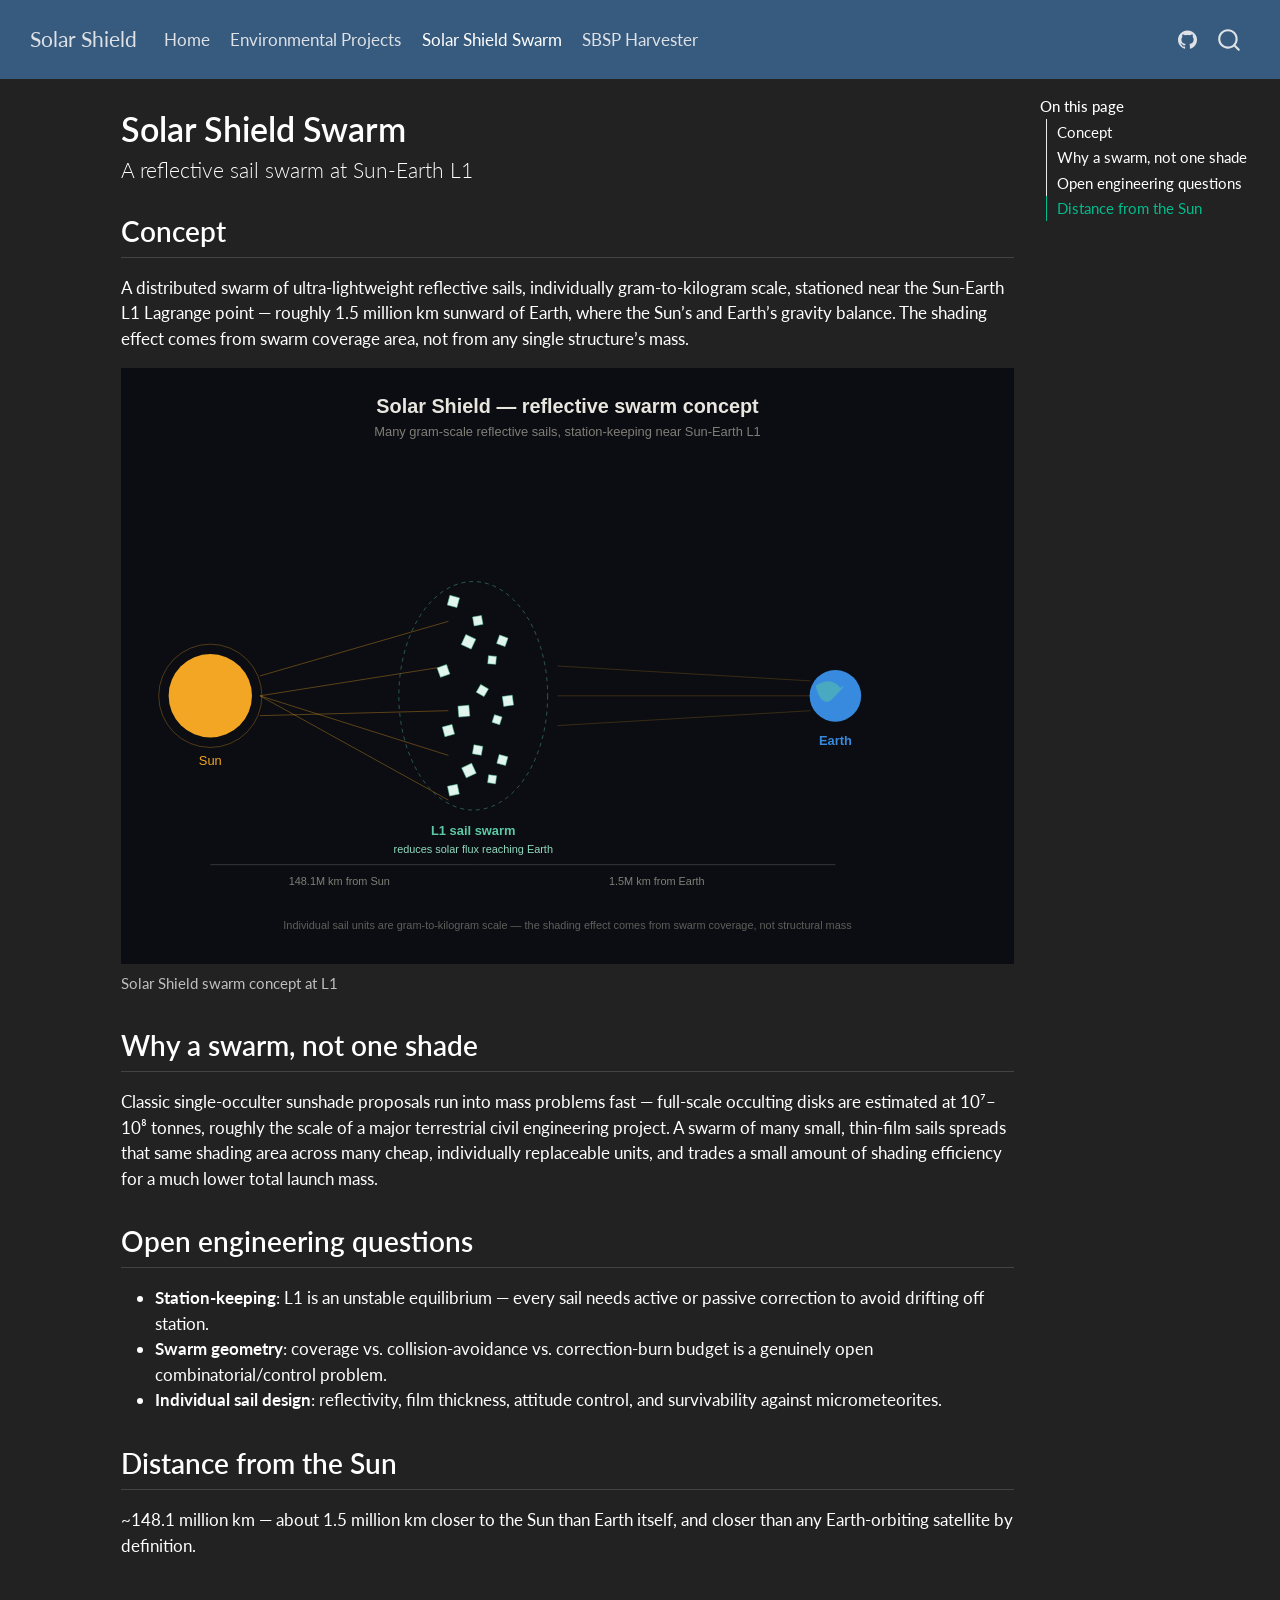
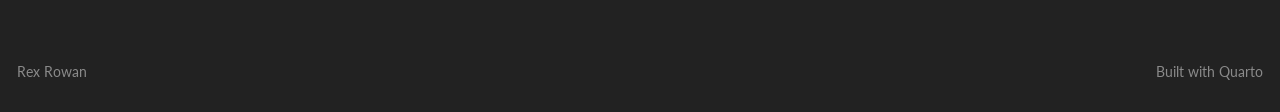
==== projects/solar-shield-swarm.html @ e98ce3b3 "Built site for gh-pages" ====
<!DOCTYPE html>
<html xmlns="http://www.w3.org/1999/xhtml" lang="en" xml:lang="en"><head>

<meta charset="utf-8">
<meta name="generator" content="quarto-1.10.18">

<meta name="viewport" content="width=device-width, initial-scale=1.0, user-scalable=yes">


<title>Solar Shield Swarm – Solar Shield</title>
<style>
/* Default styles provided by pandoc.
** See https://pandoc.org/MANUAL.html#variables-for-html for config info.
*/
span.smallcaps{font-variant: small-caps;}
div.columns{display: flex; gap: 1.5em;}
div.column{flex: auto;}
@media screen {
div.columns{gap: min(4vw, 1.5em);}
div.column{overflow-x: auto;}
}
div.hanging-indent{margin-left: 1.5em; text-indent: -1.5em;}
ul.task-list{list-style: none;}
ul.task-list li input[type="checkbox"] {
  width: 0.8em;
  margin: 0 0.8em 0.2em -1em; /* quarto-specific, see https://github.com/quarto-dev/quarto-cli/issues/4556 */ 
  vertical-align: middle;
}
</style>


<script src="../site_libs/quarto-nav/quarto-nav.js"></script>
<script src="../site_libs/quarto-nav/headroom.min.js"></script>
<script src="../site_libs/clipboard/clipboard.min.js"></script>
<script src="../site_libs/quarto-search/autocomplete.umd.js"></script>
<script src="../site_libs/quarto-search/fuse.min.js"></script>
<script src="../site_libs/quarto-search/quarto-search.js"></script>
<meta name="quarto:offset" content="../">
<script src="../site_libs/quarto-html/quarto.js" type="module"></script>
<script src="../site_libs/quarto-html/tabsets/tabsets.js" type="module"></script>
<script src="../site_libs/quarto-html/popper.min.js"></script>
<script src="../site_libs/quarto-html/tippy.umd.min.js"></script>
<script src="../site_libs/quarto-html/anchor.min.js"></script>
<link href="../site_libs/quarto-html/tippy.css" rel="stylesheet">
<link href="../site_libs/quarto-html/quarto-syntax-highlighting-dark-b85bc7c33db8c58e0ec93c3465666fed.css" rel="stylesheet" id="quarto-text-highlighting-styles">
<script src="../site_libs/bootstrap/bootstrap.min.js"></script>
<link href="../site_libs/bootstrap/bootstrap-icons.css" rel="stylesheet">
<link href="../site_libs/bootstrap/bootstrap-150348b4c6590f64fe6a1a010df5c25d.min.css" rel="stylesheet" append-hash="true" id="quarto-bootstrap" data-mode="dark">
<script id="quarto-search-options" type="application/json">{
  "location": "navbar",
  "copy-button": false,
  "collapse-after": 3,
  "panel-placement": "end",
  "type": "overlay",
  "limit": 50,
  "keyboard-shortcut": [
    "f",
    "/",
    "s"
  ],
  "show-item-context": false,
  "language": {
    "search-no-results-text": "No results",
    "search-matching-documents-text": "matching documents",
    "search-copy-link-title": "Copy link to search",
    "search-hide-matches-text": "Hide additional matches",
    "search-more-match-text": "more match in this document",
    "search-more-matches-text": "more matches in this document",
    "search-clear-button-title": "Clear",
    "search-text-placeholder": "",
    "search-detached-cancel-button-title": "Cancel",
    "search-submit-button-title": "Submit",
    "search-label": "Search"
  }
}</script>


<link rel="stylesheet" href="../styles.css">
</head>

<body class="nav-fixed quarto-light">

<div id="quarto-search-results"></div>
  <header id="quarto-header" class="headroom fixed-top">
    <nav class="navbar navbar-expand-lg " data-bs-theme="dark">
      <div class="navbar-container container-fluid">
      <div class="navbar-brand-container mx-auto">
    <a class="navbar-brand" href="../index.html">
    <span class="navbar-title">Solar Shield</span>
    </a>
  </div>
            <div id="quarto-search" class="" title="Search"></div>
          <button class="navbar-toggler" type="button" data-bs-toggle="collapse" data-bs-target="#navbarCollapse" aria-controls="navbarCollapse" role="menu" aria-expanded="false" aria-label="Toggle navigation" onclick="if (window.quartoToggleHeadroom) { window.quartoToggleHeadroom(); }">
  <span class="navbar-toggler-icon"></span>
</button>
          <div class="collapse navbar-collapse" id="navbarCollapse">
            <ul class="navbar-nav navbar-nav-scroll me-auto">
  <li class="nav-item">
    <a class="nav-link" href="../index.html"> 
<span class="menu-text">Home</span></a>
  </li>  
  <li class="nav-item">
    <a class="nav-link" href="../environmental-projects.html"> 
<span class="menu-text">Environmental Projects</span></a>
  </li>  
  <li class="nav-item">
    <a class="nav-link active" href="../projects/solar-shield-swarm.html" aria-current="page"> 
<span class="menu-text">Solar Shield Swarm</span></a>
  </li>  
  <li class="nav-item">
    <a class="nav-link" href="../projects/sbsp-harvester.html"> 
<span class="menu-text">SBSP Harvester</span></a>
  </li>  
</ul>
            <ul class="navbar-nav navbar-nav-scroll ms-auto">
  <li class="nav-item compact">
    <a class="nav-link" href="https://github.com/RexRowan"> <i class="bi bi-github" role="img">
</i> 
<span class="menu-text"></span></a>
  </li>  
</ul>
          </div> <!-- /navcollapse -->
            <div class="quarto-navbar-tools">
</div>
      </div> <!-- /container-fluid -->
    </nav>
</header>
<!-- content -->
<div id="quarto-content" class="quarto-container page-columns page-rows-contents page-layout-article page-navbar">
<!-- sidebar -->
<!-- margin-sidebar -->
    <div id="quarto-margin-sidebar" class="sidebar margin-sidebar">
        <nav id="TOC" role="doc-toc" class="toc-active">
    <h2 id="toc-title">On this page</h2>
   
  <ul>
  <li><a href="#concept" id="toc-concept" class="nav-link active" data-scroll-target="#concept">Concept</a></li>
  <li><a href="#why-a-swarm-not-one-shade" id="toc-why-a-swarm-not-one-shade" class="nav-link" data-scroll-target="#why-a-swarm-not-one-shade">Why a swarm, not one shade</a></li>
  <li><a href="#open-engineering-questions" id="toc-open-engineering-questions" class="nav-link" data-scroll-target="#open-engineering-questions">Open engineering questions</a></li>
  <li><a href="#distance-from-the-sun" id="toc-distance-from-the-sun" class="nav-link" data-scroll-target="#distance-from-the-sun">Distance from the Sun</a></li>
  </ul>
</nav>
    </div>
<!-- main -->
<main class="content" id="quarto-document-content">

<header id="title-block-header" class="quarto-title-block default">
<div class="quarto-title">
<h1 class="title">Solar Shield Swarm</h1>
<p class="subtitle lead">A reflective sail swarm at Sun-Earth L1</p>
</div>



<div class="quarto-title-meta">

    
  
    
  </div>
  


</header>


<section id="concept" class="level2">
<h2 class="anchored" data-anchor-id="concept">Concept</h2>
<p>A distributed swarm of ultra-lightweight reflective sails, individually gram-to-kilogram scale, stationed near the Sun-Earth L1 Lagrange point — roughly 1.5 million km sunward of Earth, where the Sun’s and Earth’s gravity balance. The shading effect comes from swarm coverage area, not from any single structure’s mass.</p>
<div class="quarto-figure quarto-figure-center">
<figure class="figure">
<p><img src="../assets/solar-sail-swarm-l1.svg" class="img-fluid figure-img" alt="Illustration of many small reflective sails clustered near Earth's L1 point, partially blocking sunlight from reaching Earth"></p>
<figcaption>Solar Shield swarm concept at L1</figcaption>
</figure>
</div>
</section>
<section id="why-a-swarm-not-one-shade" class="level2">
<h2 class="anchored" data-anchor-id="why-a-swarm-not-one-shade">Why a swarm, not one shade</h2>
<p>Classic single-occulter sunshade proposals run into mass problems fast — full-scale occulting disks are estimated at 10⁷–10⁸ tonnes, roughly the scale of a major terrestrial civil engineering project. A swarm of many small, thin-film sails spreads that same shading area across many cheap, individually replaceable units, and trades a small amount of shading efficiency for a much lower total launch mass.</p>
</section>
<section id="open-engineering-questions" class="level2">
<h2 class="anchored" data-anchor-id="open-engineering-questions">Open engineering questions</h2>
<ul>
<li><strong>Station-keeping</strong>: L1 is an unstable equilibrium — every sail needs active or passive correction to avoid drifting off station.</li>
<li><strong>Swarm geometry</strong>: coverage vs.&nbsp;collision-avoidance vs.&nbsp;correction-burn budget is a genuinely open combinatorial/control problem.</li>
<li><strong>Individual sail design</strong>: reflectivity, film thickness, attitude control, and survivability against micrometeorites.</li>
</ul>
</section>
<section id="distance-from-the-sun" class="level2">
<h2 class="anchored" data-anchor-id="distance-from-the-sun">Distance from the Sun</h2>
<p>~148.1 million km — about 1.5 million km closer to the Sun than Earth itself, and closer than any Earth-orbiting satellite by definition.</p>


</section>

</main> <!-- /main -->
<script id="quarto-html-after-body" type="application/javascript">
  window.document.addEventListener("DOMContentLoaded", function (event) {
    const icon = "";
    const anchorJS = new window.AnchorJS();
    anchorJS.options = {
      placement: 'right',
      icon: icon
    };
    anchorJS.add('.anchored');
    const isCodeAnnotation = (el) => {
      for (const clz of el.classList) {
        if (clz.startsWith('code-annotation-')) {                     
          return true;
        }
      }
      return false;
    }
    const onCopySuccess = function(e) {
      // button target
      const button = e.trigger;
      // don't keep focus
      button.blur();
      // flash "checked"
      button.classList.add('code-copy-button-checked');
      var currentTitle = button.getAttribute("title");
      button.setAttribute("title", "Copied!");
      let tooltip;
      if (window.bootstrap) {
        button.setAttribute("data-bs-toggle", "tooltip");
        button.setAttribute("data-bs-placement", "left");
        button.setAttribute("data-bs-title", "Copied!");
        tooltip = new bootstrap.Tooltip(button, 
          { trigger: "manual", 
            customClass: "code-copy-button-tooltip",
            offset: [0, -8]});
        tooltip.show();    
      }
      setTimeout(function() {
        if (tooltip) {
          tooltip.hide();
          button.removeAttribute("data-bs-title");
          button.removeAttribute("data-bs-toggle");
          button.removeAttribute("data-bs-placement");
        }
        button.setAttribute("title", currentTitle);
        button.classList.remove('code-copy-button-checked');
      }, 1000);
      // clear code selection
      e.clearSelection();
    }
    const getTextToCopy = function(trigger) {
      const outerScaffold = trigger.parentElement.cloneNode(true);
      const codeEl = outerScaffold.querySelector('code');
      for (const childEl of codeEl.children) {
        if (isCodeAnnotation(childEl)) {
          childEl.remove();
        }
      }
      return codeEl.innerText;
    }
    const clipboard = new window.ClipboardJS('.code-copy-button:not([data-in-quarto-modal])', {
      text: getTextToCopy
    });
    clipboard.on('success', onCopySuccess);
    if (window.document.getElementById('quarto-embedded-source-code-modal')) {
      const clipboardModal = new window.ClipboardJS('.code-copy-button[data-in-quarto-modal]', {
        text: getTextToCopy,
        container: window.document.getElementById('quarto-embedded-source-code-modal')
      });
      clipboardModal.on('success', onCopySuccess);
    }
      var localhostRegex = new RegExp(/^(?:http|https):\/\/localhost\:?[0-9]*\//);
      var mailtoRegex = new RegExp(/^mailto:/);
        var filterRegex = new RegExp("https:\/\/RexRowan\.github\.io\/Codex-Universe\/");
      var isInternal = (href) => {
          return filterRegex.test(href) || localhostRegex.test(href) || mailtoRegex.test(href);
      }
      // Inspect non-navigation links and adorn them if external
     var links = window.document.querySelectorAll('a[href]:not(.nav-link):not(.navbar-brand):not(.toc-action):not(.sidebar-link):not(.sidebar-item-toggle):not(.pagination-link):not(.no-external):not([aria-hidden]):not(.dropdown-item):not(.quarto-navigation-tool):not(.about-link)');
      for (var i=0; i<links.length; i++) {
        const link = links[i];
        if (!isInternal(link.href)) {
          // undo the damage that might have been done by quarto-nav.js in the case of
          // links that we want to consider external
          if (link.dataset.originalHref !== undefined) {
            link.href = link.dataset.originalHref;
          }
        }
      }
    function tippyHover(el, contentFn, onTriggerFn, onUntriggerFn) {
      const config = {
        allowHTML: true,
        maxWidth: 500,
        delay: 100,
        arrow: false,
        appendTo: function(el) {
            return el.parentElement;
        },
        interactive: true,
        interactiveBorder: 10,
        theme: 'quarto',
        placement: 'bottom-start',
      };
      if (contentFn) {
        config.content = contentFn;
      }
      if (onTriggerFn) {
        config.onTrigger = onTriggerFn;
      }
      if (onUntriggerFn) {
        config.onUntrigger = onUntriggerFn;
      }
      window.tippy(el, config); 
    }
    const noterefs = window.document.querySelectorAll('a[role="doc-noteref"]');
    for (var i=0; i<noterefs.length; i++) {
      const ref = noterefs[i];
      tippyHover(ref, function() {
        // use id or data attribute instead here
        let href = ref.getAttribute('data-footnote-href') || ref.getAttribute('href');
        try { href = new URL(href).hash; } catch {}
        const id = href.replace(/^#\/?/, "");
        const note = window.document.getElementById(id);
        if (note) {
          return note.innerHTML;
        } else {
          return "";
        }
      });
    }
    const xrefs = window.document.querySelectorAll('a.quarto-xref');
    const processXRef = (id, note) => {
      // Strip column container classes
      const stripColumnClz = (el) => {
        el.classList.remove("page-full", "page-columns");
        if (el.children) {
          for (const child of el.children) {
            stripColumnClz(child);
          }
        }
      }
      stripColumnClz(note)
      if (id === null || id.startsWith('sec-')) {
        // Special case sections, only their first couple elements
        const container = document.createElement("div");
        if (note.children && note.children.length > 2) {
          container.appendChild(note.children[0].cloneNode(true));
          for (let i = 1; i < note.children.length; i++) {
            const child = note.children[i];
            if (child.tagName === "P" && child.innerText === "") {
              continue;
            } else {
              container.appendChild(child.cloneNode(true));
              break;
            }
          }
          if (window.Quarto?.typesetMath) {
            window.Quarto.typesetMath(container);
          }
          return container.innerHTML
        } else {
          if (window.Quarto?.typesetMath) {
            window.Quarto.typesetMath(note);
          }
          return note.innerHTML;
        }
      } else {
        // Remove any anchor links if they are present
        const anchorLink = note.querySelector('a.anchorjs-link');
        if (anchorLink) {
          anchorLink.remove();
        }
        if (window.Quarto?.typesetMath) {
          window.Quarto.typesetMath(note);
        }
        if (note.classList.contains("callout")) {
          return note.outerHTML;
        } else {
          return note.innerHTML;
        }
      }
    }
    for (var i=0; i<xrefs.length; i++) {
      const xref = xrefs[i];
      tippyHover(xref, undefined, function(instance) {
        instance.disable();
        let url = xref.getAttribute('href');
        let hash = undefined; 
        if (url.startsWith('#')) {
          hash = url;
        } else {
          try { hash = new URL(url).hash; } catch {}
        }
        if (hash) {
          const id = hash.replace(/^#\/?/, "");
          const note = window.document.getElementById(id);
          if (note !== null) {
            try {
              const html = processXRef(id, note.cloneNode(true));
              instance.setContent(html);
            } finally {
              instance.enable();
              instance.show();
            }
          } else {
            // See if we can fetch this
            fetch(url.split('#')[0])
            .then(res => res.text())
            .then(html => {
              const parser = new DOMParser();
              const htmlDoc = parser.parseFromString(html, "text/html");
              const note = htmlDoc.getElementById(id);
              if (note !== null) {
                const html = processXRef(id, note);
                instance.setContent(html);
              } 
            }).finally(() => {
              instance.enable();
              instance.show();
            });
          }
        } else {
          // See if we can fetch a full url (with no hash to target)
          // This is a special case and we should probably do some content thinning / targeting
          fetch(url)
          .then(res => res.text())
          .then(html => {
            const parser = new DOMParser();
            const htmlDoc = parser.parseFromString(html, "text/html");
            const note = htmlDoc.querySelector('main.content');
            if (note !== null) {
              // This should only happen for chapter cross references
              // (since there is no id in the URL)
              // remove the first header
              if (note.children.length > 0 && note.children[0].tagName === "HEADER") {
                note.children[0].remove();
              }
              const html = processXRef(null, note);
              instance.setContent(html);
            } 
          }).finally(() => {
            instance.enable();
            instance.show();
          });
        }
      }, function(instance) {
      });
    }
        let selectedAnnoteEl;
        const selectorForAnnotation = ( cell, annotation) => {
          let cellAttr = 'data-code-cell="' + cell + '"';
          let lineAttr = 'data-code-annotation="' +  annotation + '"';
          const selector = 'span[' + cellAttr + '][' + lineAttr + ']';
          return selector;
        }
        const selectCodeLines = (annoteEl) => {
          const doc = window.document;
          const targetCell = annoteEl.getAttribute("data-target-cell");
          const targetAnnotation = annoteEl.getAttribute("data-target-annotation");
          const annoteSpan = window.document.querySelector(selectorForAnnotation(targetCell, targetAnnotation));
          const lines = annoteSpan.getAttribute("data-code-lines").split(",");
          const lineIds = lines.map((line) => {
            return targetCell + "-" + line;
          })
          let top = null;
          let height = null;
          let parent = null;
          if (lineIds.length > 0) {
              //compute the position of the single el (top and bottom and make a div)
              const el = window.document.getElementById(lineIds[0]);
              top = el.offsetTop;
              height = el.offsetHeight;
              parent = el.parentElement.parentElement;
            if (lineIds.length > 1) {
              const lastEl = window.document.getElementById(lineIds[lineIds.length - 1]);
              const bottom = lastEl.offsetTop + lastEl.offsetHeight;
              height = bottom - top;
            }
            if (top !== null && height !== null && parent !== null) {
              // cook up a div (if necessary) and position it 
              let div = window.document.getElementById("code-annotation-line-highlight");
              if (div === null) {
                div = window.document.createElement("div");
                div.setAttribute("id", "code-annotation-line-highlight");
                div.style.position = 'absolute';
                parent.appendChild(div);
              }
              div.style.top = top - 2 + "px";
              div.style.height = height + 4 + "px";
              div.style.left = 0;
              let gutterDiv = window.document.getElementById("code-annotation-line-highlight-gutter");
              if (gutterDiv === null) {
                gutterDiv = window.document.createElement("div");
                gutterDiv.setAttribute("id", "code-annotation-line-highlight-gutter");
                gutterDiv.style.position = 'absolute';
                const codeCell = window.document.getElementById(targetCell);
                const gutter = codeCell.querySelector('.code-annotation-gutter');
                gutter.appendChild(gutterDiv);
              }
              gutterDiv.style.top = top - 2 + "px";
              gutterDiv.style.height = height + 4 + "px";
            }
            selectedAnnoteEl = annoteEl;
          }
        };
        const unselectCodeLines = () => {
          const elementsIds = ["code-annotation-line-highlight", "code-annotation-line-highlight-gutter"];
          elementsIds.forEach((elId) => {
            const div = window.document.getElementById(elId);
            if (div) {
              div.remove();
            }
          });
          selectedAnnoteEl = undefined;
        };
          // Handle positioning of the toggle
      window.addEventListener(
        "resize",
        throttle(() => {
          elRect = undefined;
          if (selectedAnnoteEl) {
            selectCodeLines(selectedAnnoteEl);
          }
        }, 10)
      );
      function throttle(fn, ms) {
      let throttle = false;
      let timer;
        return (...args) => {
          if(!throttle) { // first call gets through
              fn.apply(this, args);
              throttle = true;
          } else { // all the others get throttled
              if(timer) clearTimeout(timer); // cancel #2
              timer = setTimeout(() => {
                fn.apply(this, args);
                timer = throttle = false;
              }, ms);
          }
        };
      }
        // Attach click handler to the DT
        const annoteDls = window.document.querySelectorAll('dt[data-target-cell]');
        for (const annoteDlNode of annoteDls) {
          annoteDlNode.addEventListener('click', (event) => {
            const clickedEl = event.target;
            if (clickedEl !== selectedAnnoteEl) {
              unselectCodeLines();
              const activeEl = window.document.querySelector('dt[data-target-cell].code-annotation-active');
              if (activeEl) {
                activeEl.classList.remove('code-annotation-active');
              }
              selectCodeLines(clickedEl);
              clickedEl.classList.add('code-annotation-active');
            } else {
              // Unselect the line
              unselectCodeLines();
              clickedEl.classList.remove('code-annotation-active');
            }
          });
        }
    const findCites = (el) => {
      const parentEl = el.parentElement;
      if (parentEl) {
        const cites = parentEl.dataset.cites;
        if (cites) {
          return {
            el,
            cites: cites.split(' ')
          };
        } else {
          return findCites(el.parentElement)
        }
      } else {
        return undefined;
      }
    };
    var bibliorefs = window.document.querySelectorAll('a[role="doc-biblioref"]');
    for (var i=0; i<bibliorefs.length; i++) {
      const ref = bibliorefs[i];
      const citeInfo = findCites(ref);
      if (citeInfo) {
        tippyHover(citeInfo.el, function() {
          var popup = window.document.createElement('div');
          citeInfo.cites.forEach(function(cite) {
            var citeDiv = window.document.createElement('div');
            citeDiv.classList.add('hanging-indent');
            citeDiv.classList.add('csl-entry');
            var biblioDiv = window.document.getElementById('ref-' + cite);
            if (biblioDiv) {
              citeDiv.innerHTML = biblioDiv.innerHTML;
            }
            popup.appendChild(citeDiv);
          });
          return popup.innerHTML;
        });
      }
    }
  });
  </script>
</div> <!-- /content -->
<footer class="footer">
  <div class="nav-footer">
    <div class="nav-footer-left">
<p>Rex Rowan</p>
</div>   
    <div class="nav-footer-center">
      &nbsp;
    </div>
    <div class="nav-footer-right">
<p>Built with Quarto</p>
</div>
  </div>
</footer>




</body></html>
---- site_libs/quarto-html/tippy.css ----
.tippy-box[data-animation=fade][data-state=hidden]{opacity:0}[data-tippy-root]{max-width:calc(100vw - 10px)}.tippy-box{position:relative;background-color:#333;color:#fff;border-radius:4px;font-size:14px;line-height:1.4;white-space:normal;outline:0;transition-property:transform,visibility,opacity}.tippy-box[data-placement^=top]>.tippy-arrow{bottom:0}.tippy-box[data-placement^=top]>.tippy-arrow:before{bottom:-7px;left:0;border-width:8px 8px 0;border-top-color:initial;transform-origin:center top}.tippy-box[data-placement^=bottom]>.tippy-arrow{top:0}.tippy-box[data-placement^=bottom]>.tippy-arrow:before{top:-7px;left:0;border-width:0 8px 8px;border-bottom-color:initial;transform-origin:center bottom}.tippy-box[data-placement^=left]>.tippy-arrow{right:0}.tippy-box[data-placement^=left]>.tippy-arrow:before{border-width:8px 0 8px 8px;border-left-color:initial;right:-7px;transform-origin:center left}.tippy-box[data-placement^=right]>.tippy-arrow{left:0}.tippy-box[data-placement^=right]>.tippy-arrow:before{left:-7px;border-width:8px 8px 8px 0;border-right-color:initial;transform-origin:center right}.tippy-box[data-inertia][data-state=visible]{transition-timing-function:cubic-bezier(.54,1.5,.38,1.11)}.tippy-arrow{width:16px;height:16px;color:#333}.tippy-arrow:before{content:"";position:absolute;border-color:transparent;border-style:solid}.tippy-content{position:relative;padding:5px 9px;z-index:1}
---- site_libs/quarto-html/quarto-syntax-highlighting-dark-b85bc7c33db8c58e0ec93c3465666fed.css ----
/* quarto syntax highlight colors */
:root {
  --quarto-hl-al-color: #f07178;
  --quarto-hl-an-color: #d4d0ab;
  --quarto-hl-at-color: #00e0e0;
  --quarto-hl-bn-color: #d4d0ab;
  --quarto-hl-bu-color: #abe338;
  --quarto-hl-ch-color: #abe338;
  --quarto-hl-co-color: #f8f8f2;
  --quarto-hl-cv-color: #ffd700;
  --quarto-hl-cn-color: #ffd700;
  --quarto-hl-cf-color: #ffa07a;
  --quarto-hl-dt-color: #ffa07a;
  --quarto-hl-dv-color: #d4d0ab;
  --quarto-hl-do-color: #f8f8f2;
  --quarto-hl-er-color: #f07178;
  --quarto-hl-ex-color: #00e0e0;
  --quarto-hl-fl-color: #d4d0ab;
  --quarto-hl-fu-color: #ffa07a;
  --quarto-hl-im-color: #abe338;
  --quarto-hl-in-color: #d4d0ab;
  --quarto-hl-kw-color: #ffa07a;
  --quarto-hl-op-color: #ffa07a;
  --quarto-hl-ot-color: #00e0e0;
  --quarto-hl-pp-color: #dcc6e0;
  --quarto-hl-re-color: #00e0e0;
  --quarto-hl-sc-color: #abe338;
  --quarto-hl-ss-color: #abe338;
  --quarto-hl-st-color: #abe338;
  --quarto-hl-va-color: #00e0e0;
  --quarto-hl-vs-color: #abe338;
  --quarto-hl-wa-color: #dcc6e0;
}

/* other quarto variables */
:root {
  --quarto-font-monospace: SFMono-Regular, Menlo, Monaco, Consolas, "Liberation Mono", "Courier New", monospace;
}

/* syntax highlight based on Pandoc's rules */
pre > code.sourceCode > span {
  color: #f8f8f2;
}

code.sourceCode > span {
  color: #f8f8f2;
}

div.sourceCode,
div.sourceCode pre.sourceCode {
  color: #f8f8f2;
}

/* Normal */
code span {
  color: #f8f8f2;
}

/* Alert */
code span.al {
  color: #f07178;
}

/* Annotation */
code span.an {
  color: #d4d0ab;
}

/* Attribute */
code span.at {
  color: #00e0e0;
}

/* BaseN */
code span.bn {
  color: #d4d0ab;
}

/* BuiltIn */
code span.bu {
  color: #abe338;
}

/* ControlFlow */
code span.cf {
  font-weight: bold;
  color: #ffa07a;
}

/* Char */
code span.ch {
  color: #abe338;
}

/* Constant */
code span.cn {
  color: #ffd700;
}

/* Comment */
code span.co {
  font-style: italic;
  color: #f8f8f2;
}

/* CommentVar */
code span.cv {
  color: #ffd700;
}

/* Documentation */
code span.do {
  color: #f8f8f2;
}

/* DataType */
code span.dt {
  color: #ffa07a;
}

/* DecVal */
code span.dv {
  color: #d4d0ab;
}

/* Error */
code span.er {
  color: #f07178;
  text-decoration: underline;
}

/* Extension */
code span.ex {
  font-weight: bold;
  color: #00e0e0;
}

/* Float */
code span.fl {
  color: #d4d0ab;
}

/* Function */
code span.fu {
  color: #ffa07a;
}

/* Import */
code span.im {
  color: #abe338;
}

/* Information */
code span.in {
  color: #d4d0ab;
}

/* Keyword */
code span.kw {
  font-weight: bold;
  color: #ffa07a;
}

/* Operator */
code span.op {
  color: #ffa07a;
}

/* Other */
code span.ot {
  color: #00e0e0;
}

/* Preprocessor */
code span.pp {
  color: #dcc6e0;
}

/* RegionMarker */
code span.re {
  background-color: #f8f8f2;
  color: #00e0e0;
}

/* SpecialChar */
code span.sc {
  color: #abe338;
}

/* SpecialString */
code span.ss {
  color: #abe338;
}

/* String */
code span.st {
  color: #abe338;
}

/* Variable */
code span.va {
  color: #00e0e0;
}

/* VerbatimString */
code span.vs {
  color: #abe338;
}

/* Warning */
code span.wa {
  color: #dcc6e0;
}

.prevent-inlining {
  content: "</";
}

/*# sourceMappingURL=4ed8f1090dec6531da29ab00902aa718.css.map */
---- styles.css ----
.card {
  border: 1px solid #2a2c33;
  border-radius: 10px;
  padding: 1.25rem 1.5rem;
  margin-bottom: 1rem;
  background: #14161c;
}

.card h3 {
  margin-top: 0;
}
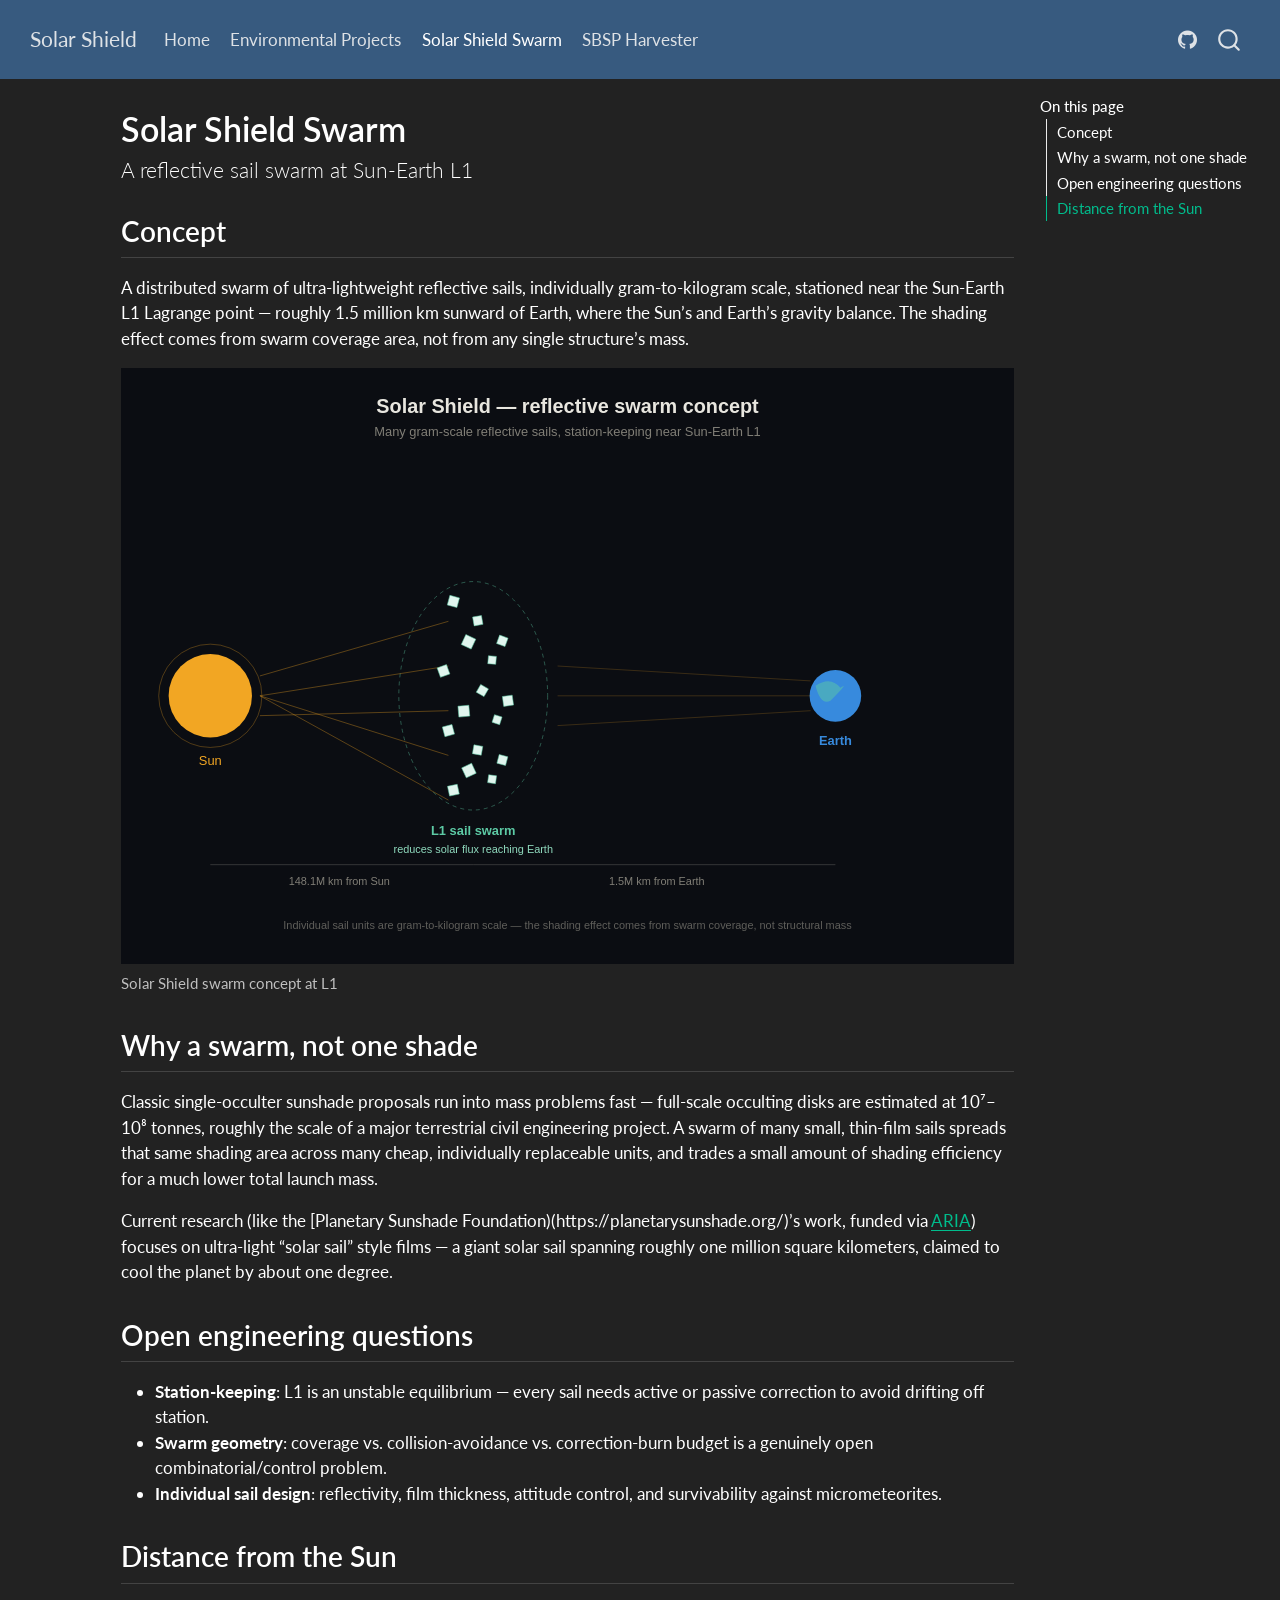
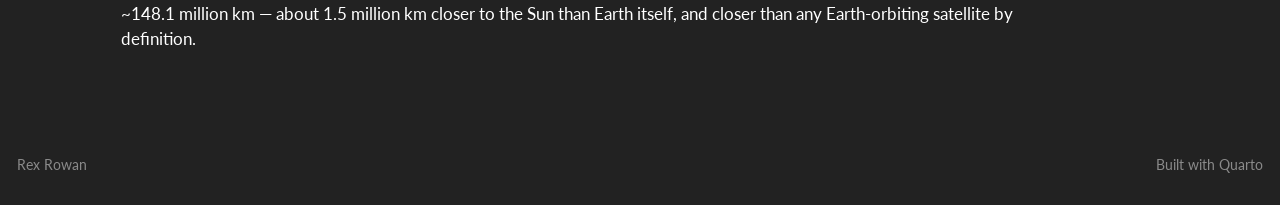
==== commit 931dba6a: "Built site for gh-pages" ====
--- a/projects/solar-shield-swarm.html
+++ b/projects/solar-shield-swarm.html
@@ -177,6 +177,7 @@
 <section id="why-a-swarm-not-one-shade" class="level2">
 <h2 class="anchored" data-anchor-id="why-a-swarm-not-one-shade">Why a swarm, not one shade</h2>
 <p>Classic single-occulter sunshade proposals run into mass problems fast — full-scale occulting disks are estimated at 10⁷–10⁸ tonnes, roughly the scale of a major terrestrial civil engineering project. A swarm of many small, thin-film sails spreads that same shading area across many cheap, individually replaceable units, and trades a small amount of shading efficiency for a much lower total launch mass.</p>
+<p>Current research (like the [Planetary Sunshade Foundation)(https://planetarysunshade.org/)’s work, funded via <a href="https://aria.org.uk/">ARIA</a>) focuses on ultra-light “solar sail” style films — a giant solar sail spanning roughly one million square kilometers, claimed to cool the planet by about one degree.</p>
 </section>
 <section id="open-engineering-questions" class="level2">
 <h2 class="anchored" data-anchor-id="open-engineering-questions">Open engineering questions</h2>
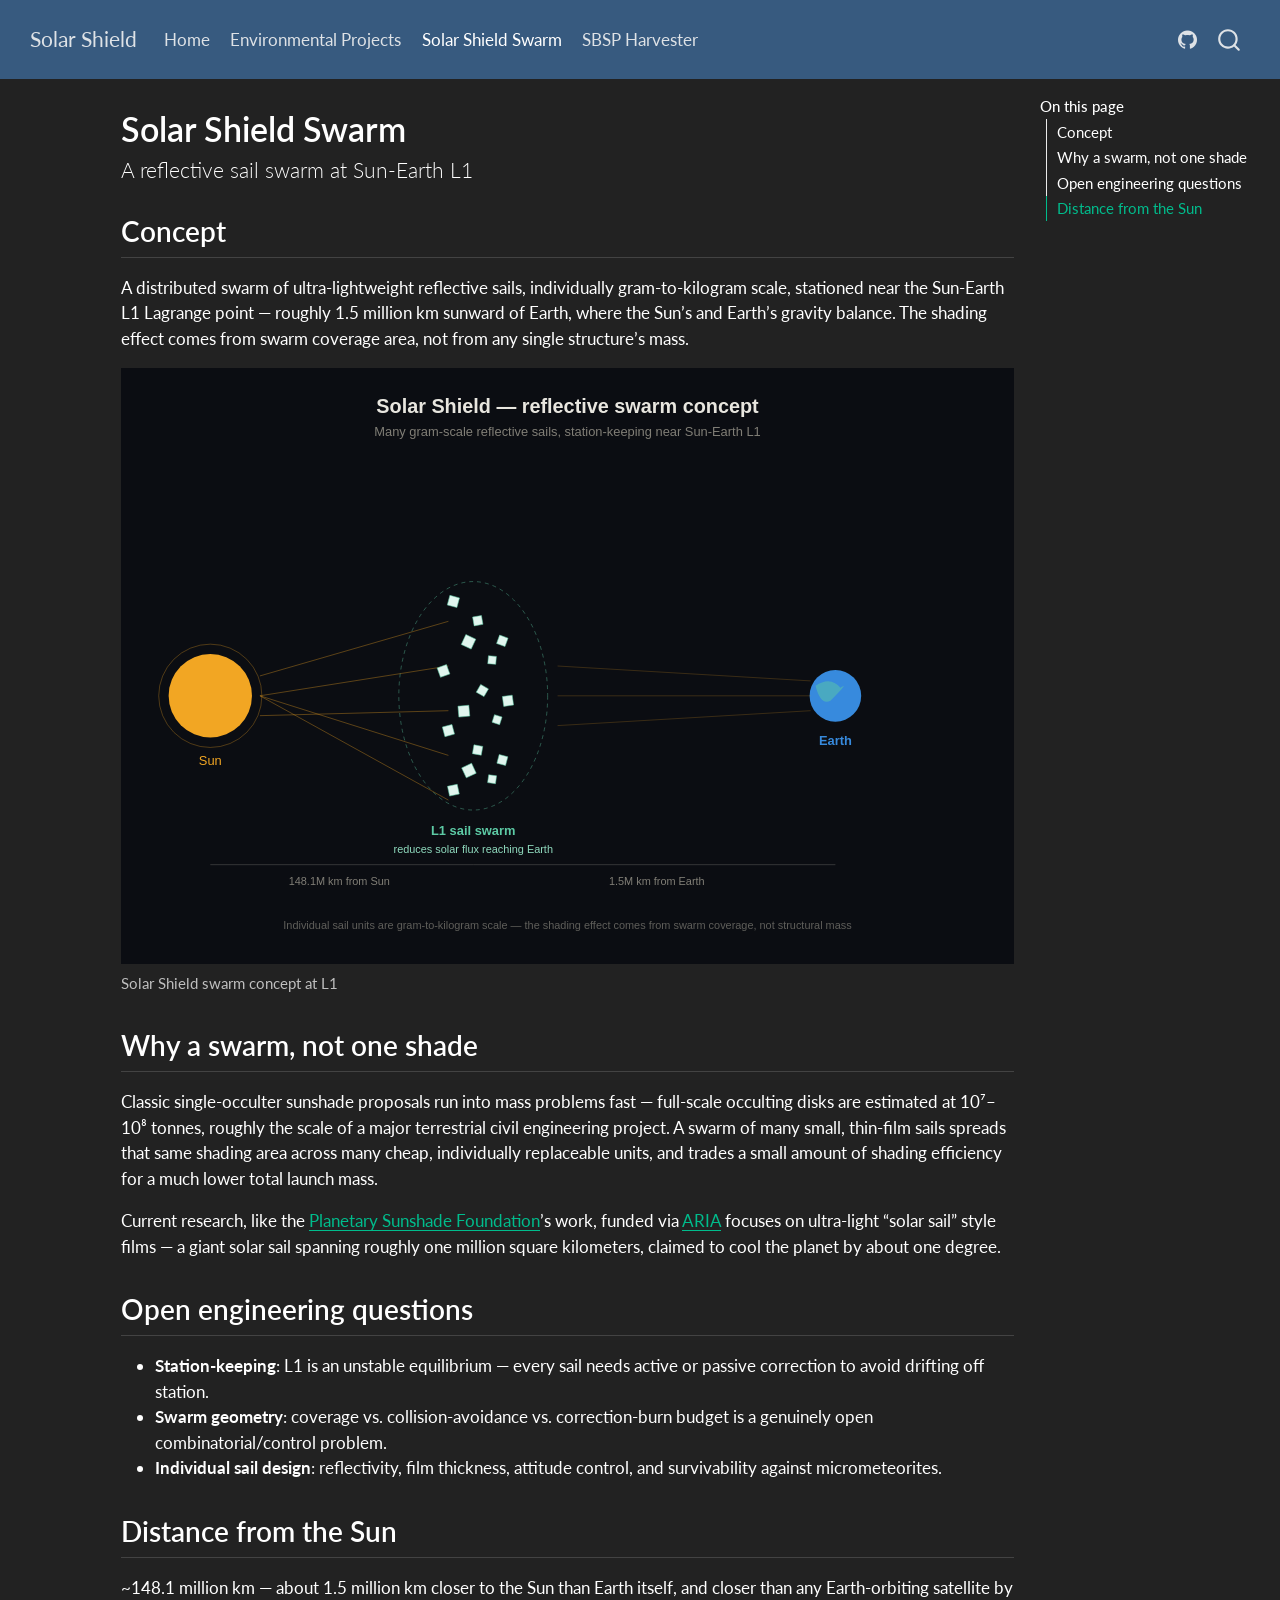
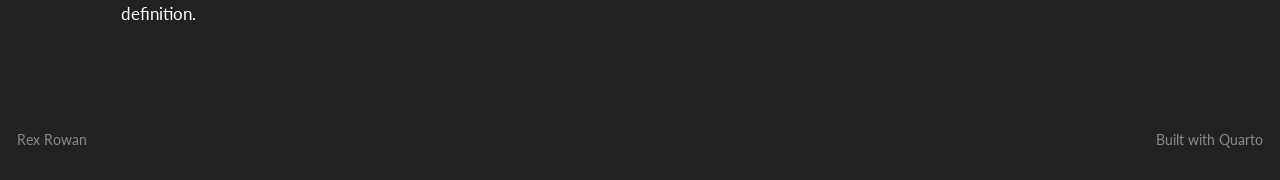
==== commit 5147ef7c: "Built site for gh-pages" ====
--- a/projects/solar-shield-swarm.html
+++ b/projects/solar-shield-swarm.html
@@ -177,7 +177,7 @@
 <section id="why-a-swarm-not-one-shade" class="level2">
 <h2 class="anchored" data-anchor-id="why-a-swarm-not-one-shade">Why a swarm, not one shade</h2>
 <p>Classic single-occulter sunshade proposals run into mass problems fast — full-scale occulting disks are estimated at 10⁷–10⁸ tonnes, roughly the scale of a major terrestrial civil engineering project. A swarm of many small, thin-film sails spreads that same shading area across many cheap, individually replaceable units, and trades a small amount of shading efficiency for a much lower total launch mass.</p>
-<p>Current research (like the [Planetary Sunshade Foundation)(https://planetarysunshade.org/)’s work, funded via <a href="https://aria.org.uk/">ARIA</a>) focuses on ultra-light “solar sail” style films — a giant solar sail spanning roughly one million square kilometers, claimed to cool the planet by about one degree.</p>
+<p>Current research, like the <a href="https://planetarysunshade.org/">Planetary Sunshade Foundation</a>’s work, funded via <a href="https://aria.org.uk/">ARIA</a> focuses on ultra-light “solar sail” style films — a giant solar sail spanning roughly one million square kilometers, claimed to cool the planet by about one degree.</p>
 </section>
 <section id="open-engineering-questions" class="level2">
 <h2 class="anchored" data-anchor-id="open-engineering-questions">Open engineering questions</h2>
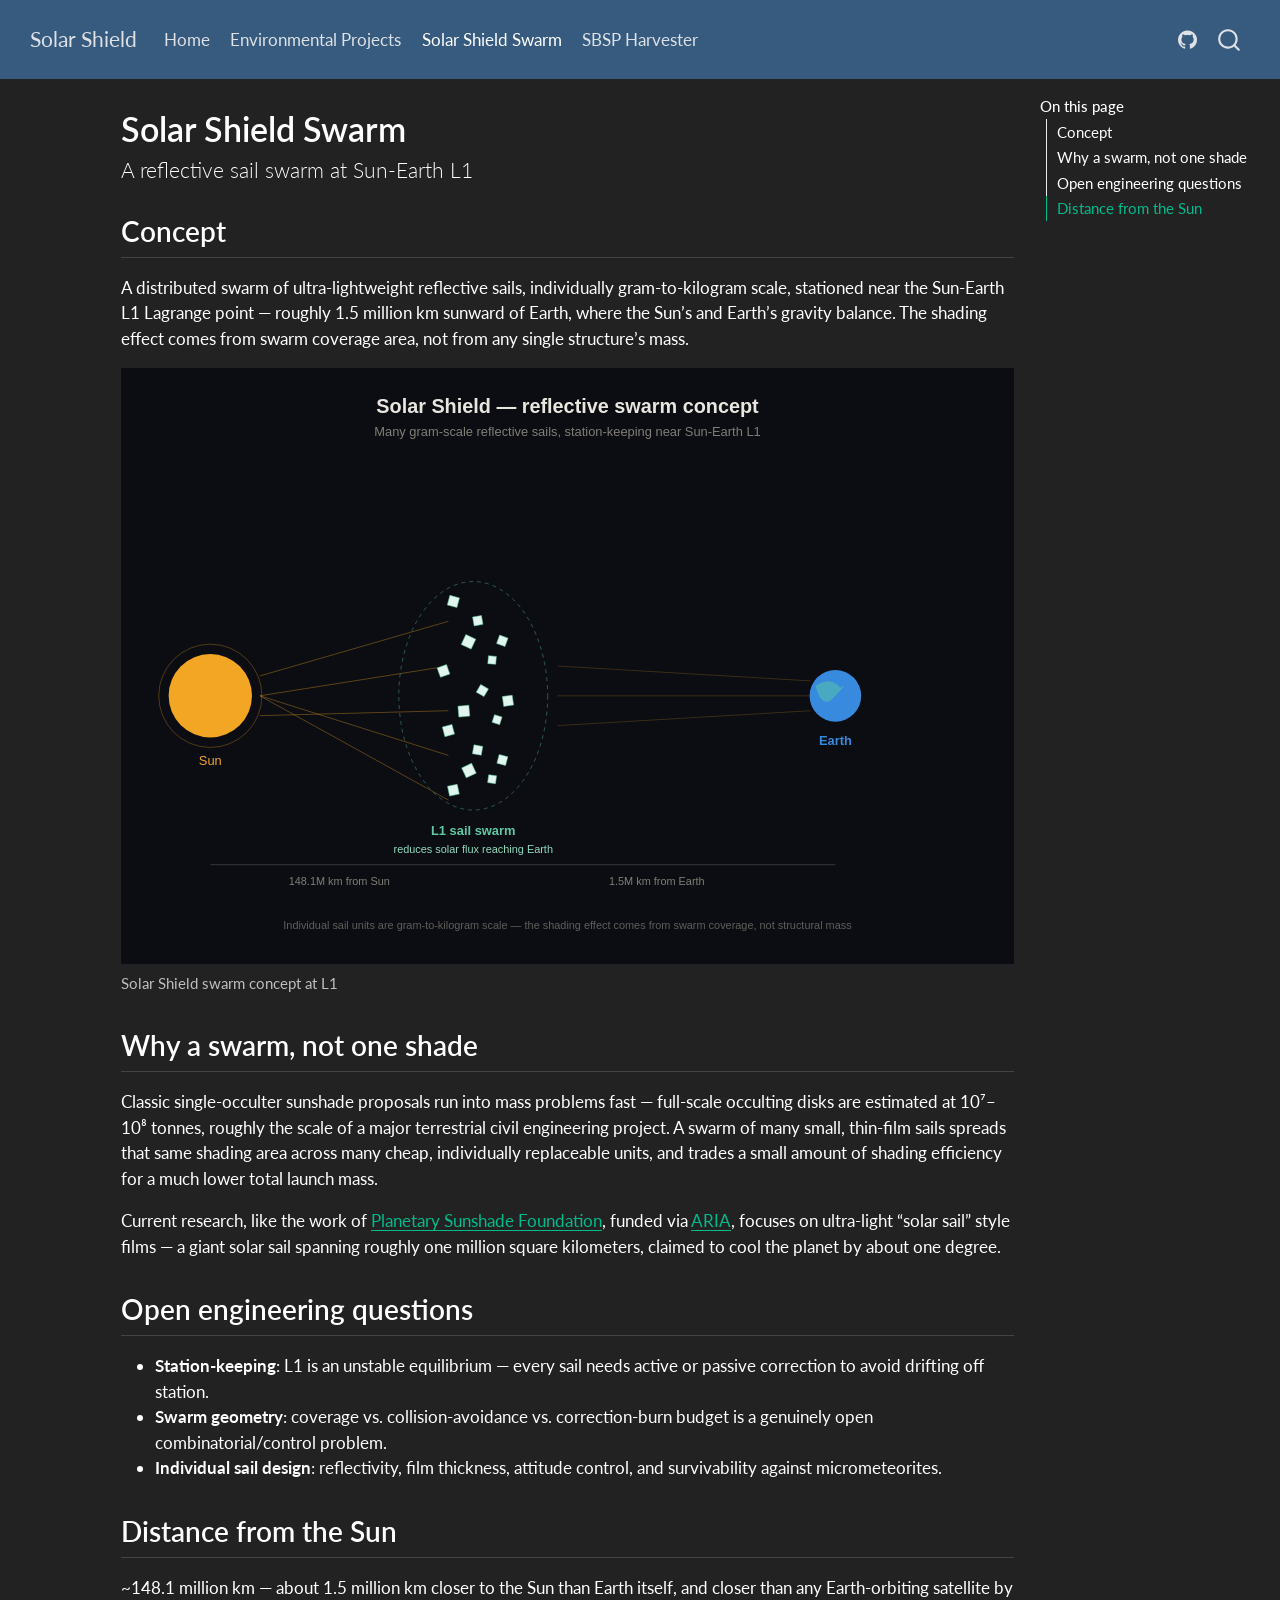
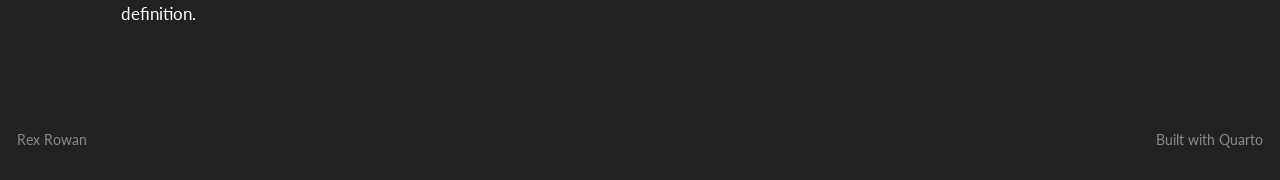
==== commit f4193d40: "Built site for gh-pages" ====
--- a/projects/solar-shield-swarm.html
+++ b/projects/solar-shield-swarm.html
@@ -177,7 +177,7 @@
 <section id="why-a-swarm-not-one-shade" class="level2">
 <h2 class="anchored" data-anchor-id="why-a-swarm-not-one-shade">Why a swarm, not one shade</h2>
 <p>Classic single-occulter sunshade proposals run into mass problems fast — full-scale occulting disks are estimated at 10⁷–10⁸ tonnes, roughly the scale of a major terrestrial civil engineering project. A swarm of many small, thin-film sails spreads that same shading area across many cheap, individually replaceable units, and trades a small amount of shading efficiency for a much lower total launch mass.</p>
-<p>Current research, like the <a href="https://planetarysunshade.org/">Planetary Sunshade Foundation</a>’s work, funded via <a href="https://aria.org.uk/">ARIA</a> focuses on ultra-light “solar sail” style films — a giant solar sail spanning roughly one million square kilometers, claimed to cool the planet by about one degree.</p>
+<p>Current research, like the work of <a href="https://planetarysunshade.org/">Planetary Sunshade Foundation</a>, funded via <a href="https://aria.org.uk/">ARIA</a>, focuses on ultra-light “solar sail” style films — a giant solar sail spanning roughly one million square kilometers, claimed to cool the planet by about one degree.</p>
 </section>
 <section id="open-engineering-questions" class="level2">
 <h2 class="anchored" data-anchor-id="open-engineering-questions">Open engineering questions</h2>
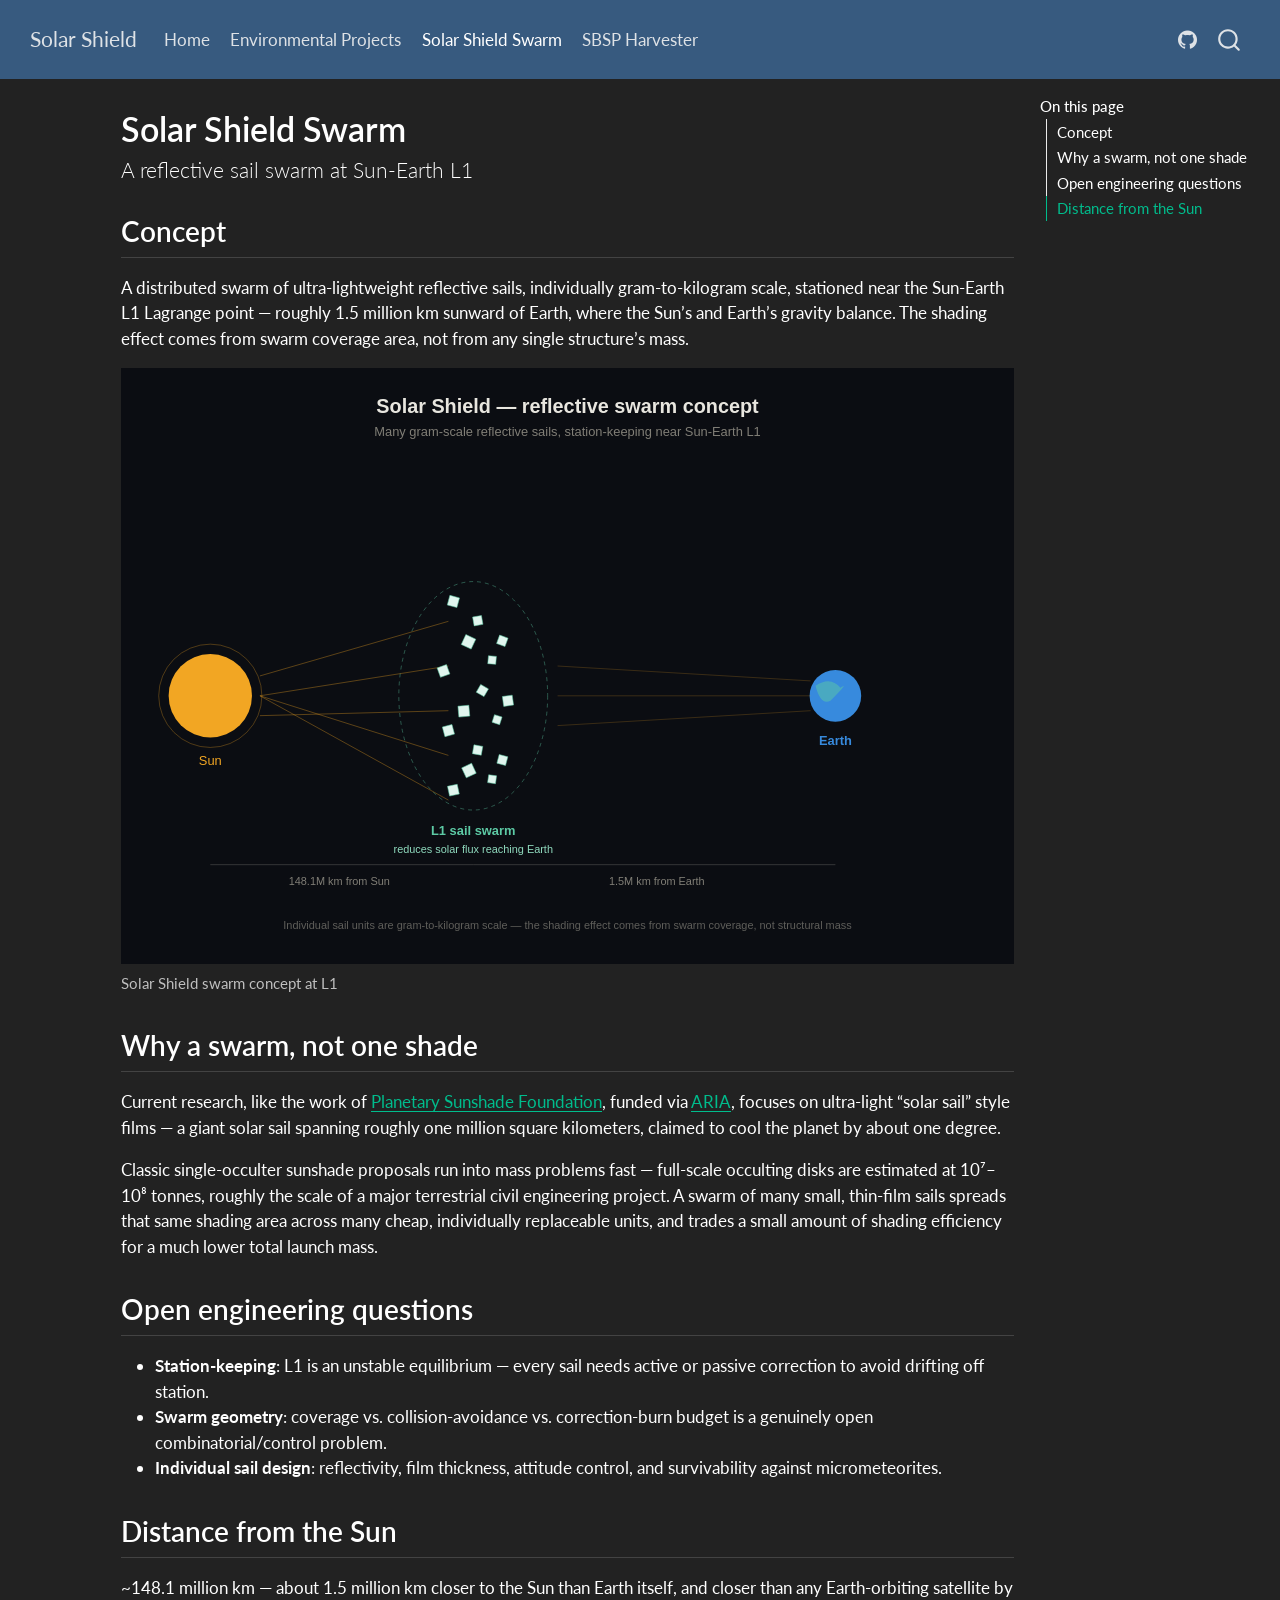
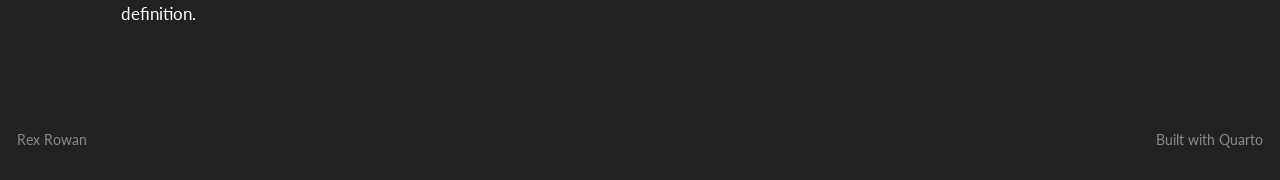
==== commit 55f32555: "Built site for gh-pages" ====
--- a/projects/solar-shield-swarm.html
+++ b/projects/solar-shield-swarm.html
@@ -176,8 +176,8 @@
 </section>
 <section id="why-a-swarm-not-one-shade" class="level2">
 <h2 class="anchored" data-anchor-id="why-a-swarm-not-one-shade">Why a swarm, not one shade</h2>
+<p>Current research, like the work of <a href="https://planetarysunshade.org/">Planetary Sunshade Foundation</a>, funded via <a href="https://aria.org.uk/">ARIA</a>, focuses on ultra-light “solar sail” style films — a giant solar sail spanning roughly one million square kilometers, claimed to cool the planet by about one degree.</p>
 <p>Classic single-occulter sunshade proposals run into mass problems fast — full-scale occulting disks are estimated at 10⁷–10⁸ tonnes, roughly the scale of a major terrestrial civil engineering project. A swarm of many small, thin-film sails spreads that same shading area across many cheap, individually replaceable units, and trades a small amount of shading efficiency for a much lower total launch mass.</p>
-<p>Current research, like the work of <a href="https://planetarysunshade.org/">Planetary Sunshade Foundation</a>, funded via <a href="https://aria.org.uk/">ARIA</a>, focuses on ultra-light “solar sail” style films — a giant solar sail spanning roughly one million square kilometers, claimed to cool the planet by about one degree.</p>
 </section>
 <section id="open-engineering-questions" class="level2">
 <h2 class="anchored" data-anchor-id="open-engineering-questions">Open engineering questions</h2>
